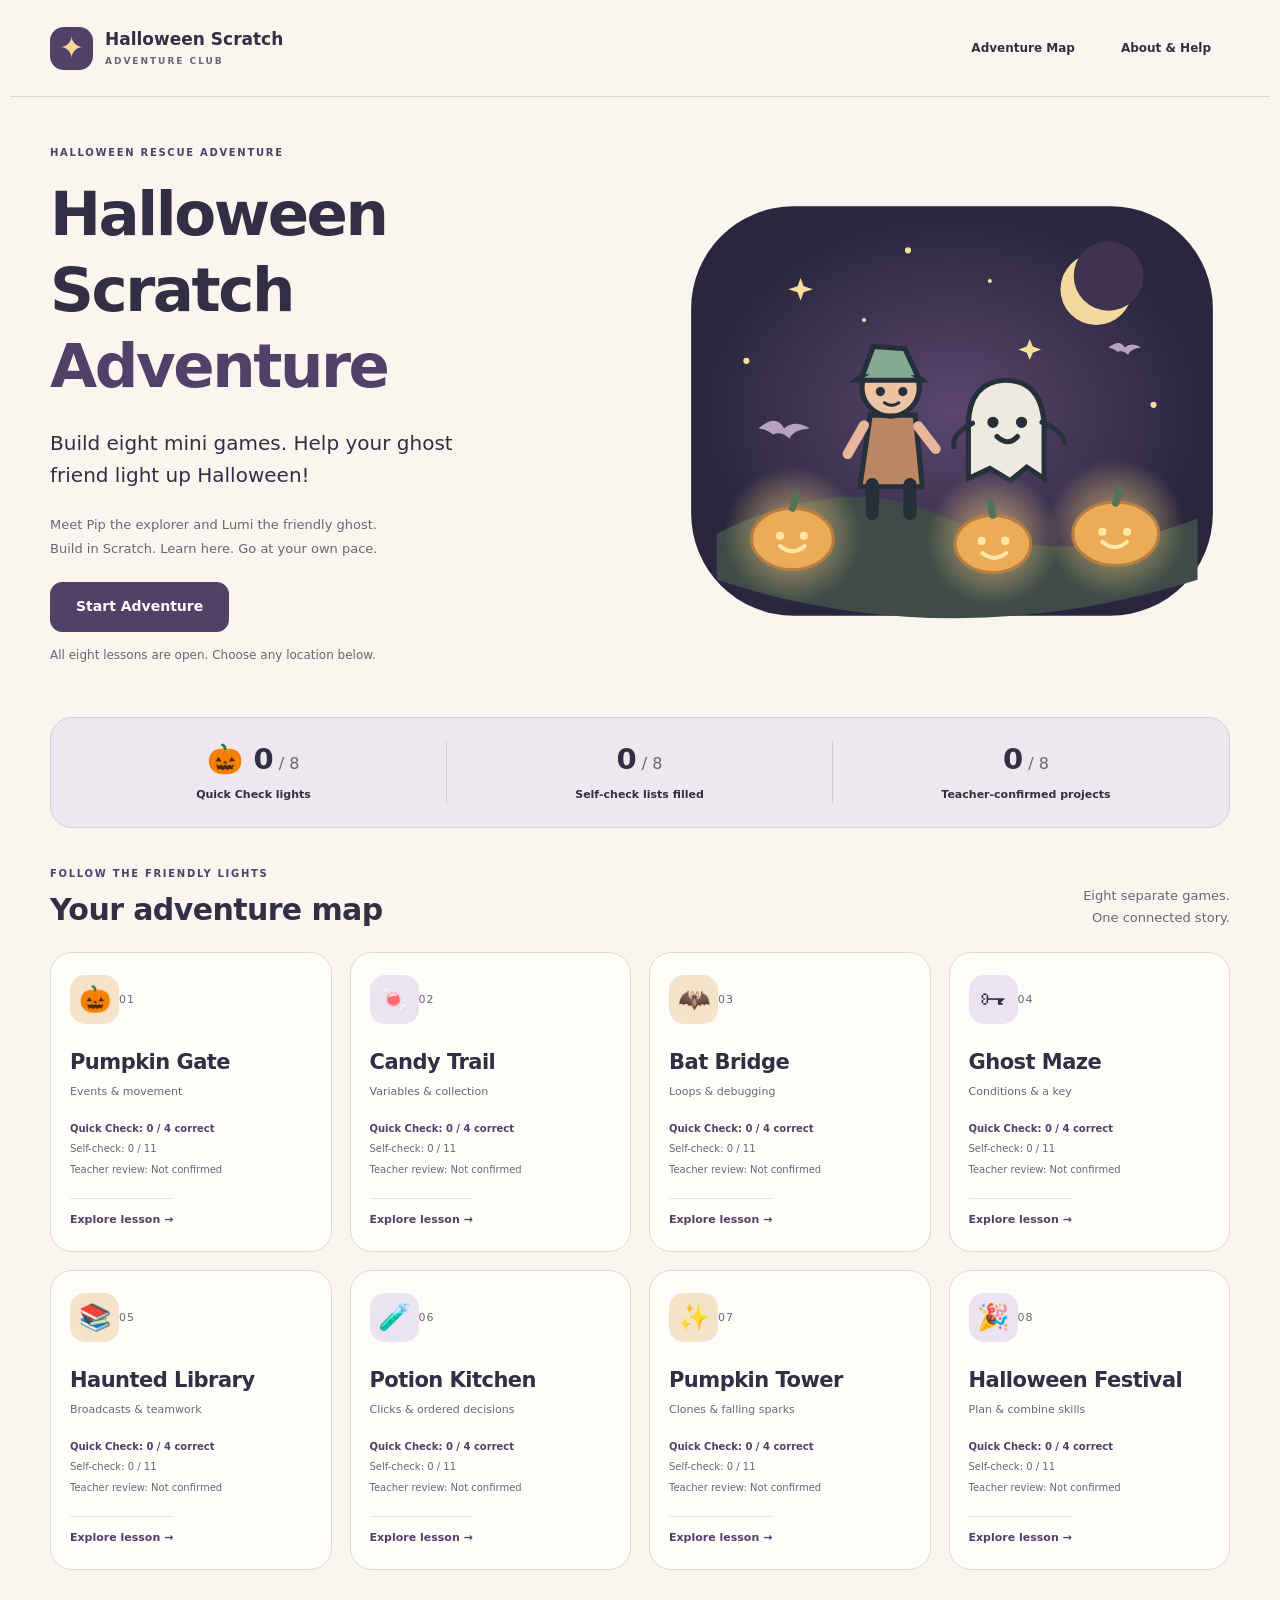
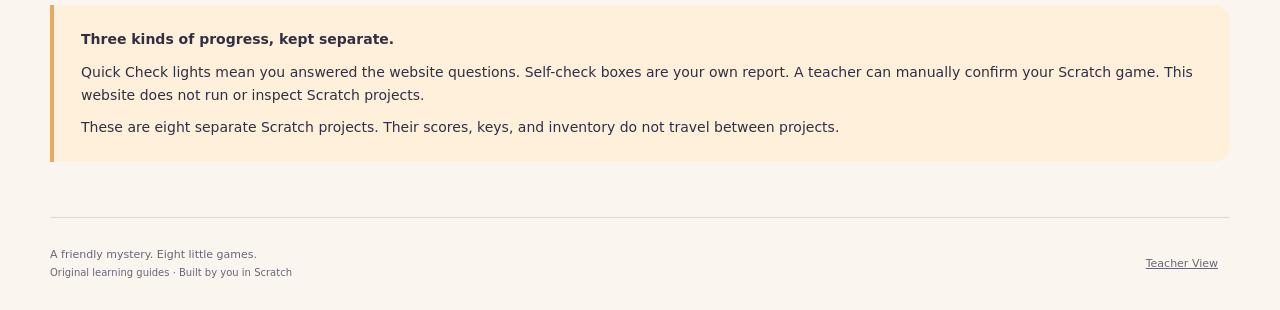
==== index.html @ c398d485 "Initial Halloween Scratch Adventure" ====
<!doctype html>
<html lang="en">
<head>
 <meta charset="utf-8">
 <meta name="viewport" content="width=device-width, initial-scale=1">
 <meta name="description" content="Build eight friendly Halloween mini games in Scratch. Original lesson guides, local self-checks, and concept quizzes.">
 <title>Halloween Scratch Adventure</title>
 <link rel="stylesheet" href="./styles.css">
 <script defer src="./curriculum.js"></script>
 <script defer src="./quiz.js"></script>
 <script defer src="./state.js"></script>
 <script defer src="./app.js"></script>
 <script defer src="./teacher.js"></script>
</head>
<body>
 <a class="skip-link" href="#main">Skip to adventure</a>
 <header class="site-header"><a class="brand" href="./index.html" aria-label="Halloween Scratch Adventure home"><span aria-hidden="true">✦</span><span>Halloween Scratch<small>ADVENTURE CLUB</small></span></a><nav aria-label="Main navigation"><button id="home" class="quiet">Adventure Map</button><button id="help" class="quiet">About & Help</button></nav></header>
 <section id="storage-warning" class="storage-warning" aria-label="Browser storage notice" hidden><p id="storage-message" role="status"></p><button id="session-export" class="quiet">Export session JSON</button><button id="storage-recovery" class="quiet">Recover local progress</button></section>
 <main id="main" tabindex="-1"></main>
 <footer id="footer"><p>A friendly mystery. Eight little games.<br><span>Original learning guides · Built by you in Scratch</span></p><a href="#teacher">Teacher View</a></footer>
 <dialog id="action-dialog" aria-labelledby="dialog-title" aria-describedby="dialog-description"><h2 id="dialog-title"></h2><div id="dialog-description"></div><div class="actions"><button id="dialog-cancel" class="quiet">Cancel</button><button id="dialog-confirm" class="danger">Confirm</button></div></dialog>
 <noscript><p class="card">Please enable JavaScript to read the guides and use the Quick Checks.</p></noscript>
</body>
</html>
---- styles.css ----
:root{color-scheme:light;--ink:#322e43;--muted:#696575;--paper:#faf6ef;--purple:#514068;--purple-dark:#302a42;--violet:#eae3f1;--orange:#e5aa63;--gold:#f5d895;--line:#ded7df;--white:#fffdfa;--green:#316b53;--radius:22px;font-family:"Avenir Next",Avenir,system-ui,-apple-system,"Segoe UI",sans-serif}
*{box-sizing:border-box}body{margin:0;background:var(--paper);color:var(--ink);font-size:16px;line-height:1.65}button,input,select{font:inherit}button{cursor:pointer}button:disabled{opacity:.55;cursor:default}a{color:var(--purple)}h1,h2,h3,p{margin-top:0}h1,h2,h3{line-height:1.25}h1{letter-spacing:-.04em}h2{letter-spacing:-.02em}h1:focus,main:focus{outline:none}button:focus-visible,a:focus-visible,input:focus-visible,select:focus-visible,summary:focus-visible{outline:3px solid #94621d;outline-offset:4px}[hidden]{display:none!important}.sr-only{position:absolute;width:1px;height:1px;overflow:hidden;clip:rect(0,0,0,0);white-space:nowrap}.skip-link{position:fixed;top:-100px;left:20px;z-index:20;background:white;padding:12px;border:2px solid var(--purple)}.skip-link:focus{top:12px}
.site-header{display:flex;justify-content:space-between;align-items:center;gap:20px;max-width:1260px;padding:25px 40px;margin:auto;border-bottom:1px solid var(--line)}.brand{display:flex;align-items:center;gap:12px;font-weight:800;text-decoration:none;color:var(--ink);line-height:1.15;font-size:17px}.brand>span:first-child{width:43px;height:43px;display:grid;place-items:center;background:var(--purple);color:var(--gold);border-radius:14px;font-size:30px}.brand small{display:block;font-size:9px;letter-spacing:.22em;color:var(--muted);margin-top:7px}.site-header nav{display:flex;gap:8px}.site-header .quiet{border:0;background:transparent;font-size:12px}main{max-width:1260px;margin:auto;padding:0 40px 55px}.primary,.quiet,.danger,.link-button{display:inline-flex;align-items:center;justify-content:center;min-height:46px;padding:11px 19px;border-radius:12px;border:1px solid var(--purple);font-weight:700;font-size:14px;line-height:1.4;text-decoration:none}.primary{color:white;background:var(--purple)}.primary:hover:not(:disabled){background:var(--purple-dark)}.quiet{border-color:var(--line);color:var(--ink);background:var(--white)}.quiet:hover:not(:disabled){background:#f1eaf3}.danger{background:#963f3a;color:white;border-color:#963f3a}.actions{display:flex;gap:12px;flex-wrap:wrap;margin:22px 0 5px}.small{font-size:12px;color:var(--muted);margin-top:14px}.eyebrow{color:var(--purple);font-size:10px;font-weight:800;letter-spacing:.17em;margin-bottom:14px}.hero{display:grid;grid-template-columns:1.05fr 1fr;gap:40px;align-items:center;padding:48px 0 30px}.hero h1{font-size:clamp(38px,4.8vw,61px);margin-bottom:23px}.hero h1 span{color:var(--purple)}.hero-copy{font-size:20px;line-height:1.6;max-width:420px}.hero-note{font-size:13px;color:var(--muted);line-height:1.8;margin:22px 0}.hero .primary{background:var(--purple);padding:14px 25px}.hero-image{width:100%;height:auto;max-height:440px}.progress-strip{background:#eee7f0;border:1px solid #d9cde1;border-radius:var(--radius);display:grid;grid-template-columns:repeat(3,1fr);padding:23px 10px;margin:10px 0 38px}.progress-strip>div{text-align:center;display:flex;flex-direction:column;border-right:1px solid #d4c8db}.progress-strip>div:last-child{border:0}.progress-strip strong{font-size:29px;line-height:1.3}.progress-strip strong small{font-size:16px;font-weight:400;color:var(--muted)}.progress-strip span{font-size:11px;font-weight:650;margin-top:7px}.section-heading{display:flex;justify-content:space-between;align-items:end;gap:20px;margin-bottom:24px}.section-heading h2{font-size:30px;margin-bottom:0}.section-heading .eyebrow{margin-bottom:8px}.section-heading>p{font-size:13px;color:var(--muted);margin:0;text-align:right}.adventure-map{display:grid;grid-template-columns:repeat(4,minmax(0,1fr));gap:18px}.map-card{background:var(--white);border:1px solid var(--line);padding:22px 19px;border-radius:var(--radius);color:var(--ink);text-align:left;display:flex;flex-direction:column;min-height:290px;transition:transform .16s,border-color .16s}.map-card:hover{transform:translateY(-3px);border-color:#887096}.map-top{display:flex;justify-content:space-between;align-items:center;margin-bottom:25px}.location-icon{background:#f5e3c9;border-radius:15px;display:grid;place-items:center;width:49px;height:49px;font-size:26px}.map-card:nth-child(2n) .location-icon{background:#e9e3f2}.lesson-number{font-size:11px;letter-spacing:.09em;color:var(--muted)}.map-card>strong{font-size:21px;line-height:1.3;letter-spacing:-.025em;margin-bottom:6px}.focus-label{font-size:11px;color:var(--muted);margin-bottom:20px}.status-lines{display:flex;flex-direction:column;gap:4px;font-size:10px;color:var(--muted);margin-top:auto}.status-lines>span:first-child{color:var(--purple);font-weight:700}.quiz-done .status-lines>span:first-child{color:var(--green)}.card-link{font-size:11px;font-weight:750;color:var(--purple);margin-top:20px;padding-top:12px;border-top:1px solid #e9e2e7}.honesty-note{border-left:4px solid var(--orange);background:#fff0dc;border-radius:0 15px 15px 0;padding:23px 27px;margin-top:35px;font-size:14px}.honesty-note p{margin:9px 0 0}.card,.page-card{border:1px solid var(--line);background:var(--white);padding:28px;border-radius:var(--radius)}.page-card{max-width:840px;margin:40px auto}.page-card h1{font-size:34px}.page-card h2{font-size:24px;margin-top:28px}.callout{background:#f1eaf4;border-radius:16px;padding:20px 23px;margin:22px 0}.callout h3{font-size:18px;margin-bottom:10px}.callout p:last-child{margin-bottom:0}.editor-note{border-top:1px solid var(--line);padding-top:23px;margin-top:28px}.editor-note>p,.editor-note details{font-size:13px}.editor-note details{padding:15px 18px;background:#f2eee7;border-radius:13px;margin-top:15px}.editor-note summary{cursor:pointer;font-weight:700;min-height:30px}.editor-note details p{margin:15px 0 0}
.lesson-heading{display:flex;align-items:center;justify-content:space-between;gap:20px;padding:33px 0 23px}.lesson-heading h1{font-size:38px;margin-bottom:10px}.lesson-heading .eyebrow{margin-bottom:7px}.lesson-heading p:last-child{font-size:12px;color:var(--muted);margin-bottom:0}.lesson-layout{display:grid;grid-template-columns:190px minmax(0,1fr);gap:28px;align-items:start}.lesson-nav{display:flex;flex-direction:column;gap:5px;position:sticky;top:15px}.lesson-nav button{padding:12px 10px;border:1px solid transparent;background:transparent;text-align:left;border-radius:10px;font-size:12px;color:var(--muted);line-height:1.4;min-height:43px}.lesson-nav button>span{font-size:9px;color:#8c8198;margin-right:10px;letter-spacing:.06em}.lesson-nav button[aria-current]{background:var(--purple);color:white}.lesson-nav button[aria-current]>span{color:#dbcce5}.lesson-nav button:hover{border-color:var(--line)}.lesson-content{border:1px solid var(--line);border-radius:25px;background:var(--white);padding:35px;min-width:0}.lesson-content h2{font-size:25px}.lesson-content h3{font-size:18px}.mission{background:#fae9cd;padding:23px;border-radius:17px;margin:25px 0}.mission span{font-size:10px;letter-spacing:.15em;font-weight:800;color:#775324}.mission p{font-size:21px;line-height:1.5;margin:10px 0 0;font-weight:650}.section-next{border-top:1px solid var(--line);padding-top:23px;margin-top:30px}.supplies-grid,.creative-grid{display:grid;grid-template-columns:repeat(2,minmax(0,1fr));gap:14px;margin-bottom:28px}.supply{background:#f6f1e8;border-radius:14px;padding:19px}.supply h3{margin-bottom:10px}.supply p{font-size:14px;line-height:1.65}.supply .small{font-size:11px;margin-bottom:0}.table-scroll{max-width:100%;overflow-x:auto}table{width:100%;border-collapse:collapse;font-size:13px}th,td{padding:13px 10px;border-bottom:1px solid var(--line);text-align:left;vertical-align:top}thead th{background:#ece5f0;white-space:nowrap}td{overflow-wrap:anywhere}tbody th{min-width:145px}tbody th small{display:block;font-size:11px;font-weight:400;color:var(--muted)}.message-list{display:flex;flex-wrap:wrap;gap:8px;margin:20px 0}.message-list code{font-size:11px;padding:6px 10px;border:1px solid var(--line);border-radius:8px;background:#f7f3eb}.plan-row{display:block;padding:15px 0;font-size:15px;font-weight:650}.plan-row select,.route-picker select{display:block;font:inherit;font-size:14px;max-width:100%;width:100%;margin-top:9px;padding:12px;border:1px solid #bdb2c6;border-radius:10px;background:var(--white);color:var(--ink);min-height:46px}.route-picker{display:block;border:1px solid var(--line);padding:20px;background:#f2eaf1;border-radius:16px;margin-bottom:25px;font-size:15px;font-weight:700}.route-picker .small{display:block;font-weight:400}progress{appearance:none;display:block;width:100%;height:8px;border:0;border-radius:10px;overflow:hidden;background:#e4dce9;margin:20px 0}progress::-webkit-progress-bar{background:#e4dce9}progress::-webkit-progress-value{background:var(--purple)}progress::-moz-progress-bar{background:var(--purple)}.self-check{display:flex;align-items:flex-start;gap:12px;background:#f3eee7;border:1px solid #e4dbcf;border-radius:12px;padding:15px;margin:12px 0;font-size:14px;line-height:1.6}.self-check input{flex-shrink:0;width:19px;height:19px;margin:3px 0 0;accent-color:var(--purple)}.script-stack{border:1px solid var(--line);border-radius:16px;padding:22px 20px;margin:22px 0;background:#fffdfa}.stack-heading>span{font-size:12px;color:var(--muted)}.stack-heading h3{margin-top:7px;margin-bottom:8px}.block-list{list-style:none;padding:0;margin:16px 0}.block-node{margin:8px 0}.block-line{display:flex;flex-wrap:wrap;align-items:baseline;gap:7px 13px;background:#eae5f3;border:1px solid #d1c4df;padding:10px 12px;border-radius:9px;line-height:1.7}.block-category{font-size:9px;text-transform:uppercase;letter-spacing:.08em;font-weight:800;min-width:52px}.block-line code{font:13px/1.75 ui-monospace,SFMono-Regular,Consolas,monospace;overflow-wrap:anywhere;white-space:pre-wrap;color:var(--ink)}.category-motion{background:#e6eefa;border-color:#c5d5ec}.category-events{background:#fff0cf;border-color:#e6d3a3}.category-control{background:#fae5cf;border-color:#e5c6a4}.category-variables{background:#f8e2d7;border-color:#dfbfae}.category-looks{background:#eee4f8;border-color:#d8c6e9}.nested{margin:10px 0 10px 13px;padding-left:16px;border-left:2px solid #afa0bc}.nested .block-list{margin:6px 0}.nest-label{font-size:10px;font-weight:700;color:var(--muted)}.input-details{margin:5px 0;padding:5px 12px;color:var(--muted);font-size:11px}.input-details summary{cursor:pointer;padding:3px 0}.input-details ul{padding-left:18px}.stack-note{font-size:12px;background:#f3eee5;padding:14px;border-radius:10px}.expected{padding:15px 18px;background:#e8f0e5;border-left:3px solid #6d9672;border-radius:0 11px 11px 0;font-size:13px;margin:15px 0 0}.script-overview{padding:20px;border:1px solid var(--line);border-radius:15px;margin-top:30px;font-size:13px}.script-overview>summary{font-weight:750;cursor:pointer;min-height:30px}.script-overview>p{margin-top:20px}.sprite-heading{background:var(--purple);color:white;padding:10px 15px;border-radius:10px;margin-top:28px}.fix-item{background:#f3eee7;border:1px solid var(--line);padding:18px;border-radius:13px;margin:15px 0}.fix-item summary{font-weight:700;cursor:pointer;min-height:30px}.fix-item p{font-size:14px;line-height:1.8;margin:14px 0 0}
.quiz-meta{display:flex;justify-content:space-between;gap:10px;color:var(--muted);font-size:12px;border-bottom:1px solid var(--line);padding-bottom:15px;margin-bottom:24px}.question-title{font-size:26px!important;line-height:1.45}.answer-options{border:0;margin:24px 0;padding:0;display:grid;gap:12px}.answer{border:2px solid #dfd7e5;border-radius:14px;padding:15px;min-height:65px;background:var(--white);color:var(--ink);text-align:left;display:flex;align-items:center;gap:13px;font-size:15px;line-height:1.55}.answer:hover:not(:disabled){border-color:#8d739e;background:#f6f0fa}.answer-letter{font-size:12px;font-weight:800;display:grid;place-items:center;background:#eee5f1;width:30px;height:30px;border-radius:8px;flex-shrink:0}.answer.selected{border-color:var(--purple);background:#f0e7f5}.selected .answer-letter{background:var(--purple);color:white}.answer.correct{border-color:var(--green);background:#e9f2e2}.answer.wrong{border-color:#ae733e;background:#fff0d9}.answer:disabled{opacity:1}.answer-mark{font-size:11px;font-weight:750;margin-left:auto;white-space:nowrap}.feedback:empty{display:none}.feedback{padding:18px 20px;border-radius:13px;margin:18px 0}.feedback p,.hint p{margin:7px 0 0}.feedback.correct{background:#e6f0df}.feedback.wrong{background:#fff0d6}.hint{border-left:4px solid #b89443;background:#fff4da;border-radius:0 13px 13px 0;padding:18px;font-size:14px}.quiz-completion{text-align:center;padding:20px 0}.completion-icon{font-size:60px;display:block;margin:8px 0 22px}.quiz-completion .actions{justify-content:center}.storage-warning{max-width:1180px;margin:20px auto;border:1px solid #d9b16e;background:#fff0d2;border-radius:15px;padding:18px 24px;font-size:14px}.storage-warning p{margin-bottom:13px}.storage-warning .quiet{font-size:12px;margin-right:8px}.preview-banner{background:#fff0d2;border:1px solid #d9b16e;border-radius:13px;padding:17px 20px;margin-top:22px;font-size:13px;display:flex;align-items:center;flex-wrap:wrap;gap:10px}
.teacher-header{padding:35px 0}.teacher-header h1{font-size:38px}.teacher-summary{display:grid;grid-template-columns:repeat(3,minmax(0,1fr));gap:15px;margin:25px 0}.teacher-summary>div{background:#eee6f2;border-radius:13px;padding:20px;display:flex;flex-direction:column}.teacher-summary strong{font-size:22px;line-height:1.5}.teacher-summary span{font-size:12px;margin-top:6px}.teacher-detail{padding-top:30px}.teacher-detail h1{font-size:36px;margin-top:24px}.teacher-notes-grid{display:grid;grid-template-columns:repeat(2,minmax(0,1fr));gap:15px;margin:25px 0}.teacher-notes-grid h2{font-size:20px}.teacher-notes-grid p{font-size:14px;margin-bottom:0}.teacher-detail>.card{margin:25px 0}.teacher-question{border-top:1px solid var(--line);margin-top:25px;padding-top:22px}.teacher-question h3{font-size:18px}dl{display:grid;grid-template-columns:130px minmax(0,1fr);gap:10px;font-size:14px}dt{font-weight:700}dd{margin:0;overflow-wrap:anywhere}.integration{margin-top:25px;font-size:14px}.integration summary{cursor:pointer;min-height:30px;font-size:17px;font-weight:750}.integration p{margin-top:20px}.integration li{margin:12px 0}.teacher-header+.card td .quiet{font-size:11px;display:flex;white-space:nowrap;padding:8px 10px;margin-bottom:7px}dialog{width:calc(100% - 32px);max-width:630px;max-height:90vh;overflow-y:auto;padding:28px;border:1px solid var(--line);border-radius:22px;background:var(--white);color:var(--ink)}dialog::backdrop{background:#29213d99}dialog h2{font-size:25px}footer{max-width:1180px;margin:0 auto;border-top:1px solid var(--line);padding:25px 0;display:flex;justify-content:space-between;align-items:center;gap:20px;font-size:11px;color:var(--muted)}footer p{margin:0}footer span{font-size:10px}footer a{color:var(--muted);padding:12px}
@media(max-width:1050px){.adventure-map{grid-template-columns:repeat(2,minmax(0,1fr))}.hero{gap:20px}.hero h1{font-size:46px}.lesson-layout{grid-template-columns:165px minmax(0,1fr);gap:18px}.lesson-content{padding:25px}.teacher-summary strong{font-size:18px}}
@media(max-width:760px){.site-header{padding:20px 22px;gap:10px}.brand{font-size:14px}.brand>span:first-child{width:34px;height:34px;font-size:24px}.brand small{font-size:8px}.site-header .quiet{font-size:10px;padding:9px 7px}main{padding:0 22px 40px}.hero{grid-template-columns:1fr;gap:8px;padding:35px 0 20px}.hero h1{font-size:43px}.hero-image{max-height:280px}.hero-copy{font-size:18px;margin-bottom:10px}.hero-note{margin:15px 0}.progress-strip{padding:20px 6px}.progress-strip strong{font-size:23px}.progress-strip span{font-size:9px;max-width:105px;align-self:center}.adventure-map{gap:13px}.map-card{padding:19px 15px;min-height:280px}.map-card>strong{font-size:19px}.status-lines{font-size:9px}.section-heading h2{font-size:26px}.section-heading>p{font-size:11px}.lesson-heading{align-items:flex-start}.lesson-heading h1{font-size:31px}.lesson-heading>.quiet{font-size:11px;padding:9px 11px}.lesson-layout{display:block}.lesson-nav{position:static;display:grid;grid-template-columns:repeat(2,minmax(0,1fr));gap:5px;margin-bottom:20px}.lesson-nav button{background:#f0eaf2;font-size:11px;padding:10px}.lesson-content{padding:24px 19px}.supplies-grid,.creative-grid{grid-template-columns:1fr}.script-stack{padding:17px 12px}.block-line{padding:8px 9px;gap:4px}.block-category{font-size:8px}.block-line code{font-size:11px}.nested{margin-left:6px;padding-left:9px}.script-overview{padding:13px}.answer{font-size:14px;padding:13px;gap:9px}.answer-mark{font-size:9px;white-space:normal}.question-title{font-size:23px!important}.teacher-summary{grid-template-columns:repeat(2,minmax(0,1fr))}.teacher-notes-grid{grid-template-columns:1fr}.card{padding:23px}.page-card{padding:27px 22px}.storage-warning{margin:18px 22px}.honesty-note{padding:20px;font-size:13px}footer{margin:0 22px}dl{grid-template-columns:100px minmax(0,1fr)}.teacher-detail h1{font-size:29px}}
@media(max-width:390px){.site-header{flex-wrap:wrap}.hero h1{font-size:37px}.progress-strip strong{font-size:20px}.progress-strip strong small{font-size:12px}.map-card>strong{font-size:17px}.map-card{padding:16px 12px}.map-top{margin-bottom:20px}.location-icon{width:41px;height:41px;font-size:23px}.actions>.primary,.actions>.danger{width:100%}.lesson-heading{flex-wrap:wrap}}
@media(prefers-reduced-motion:reduce){*,*::before,*::after{animation:none!important;transition:none!important;scroll-behavior:auto!important}}
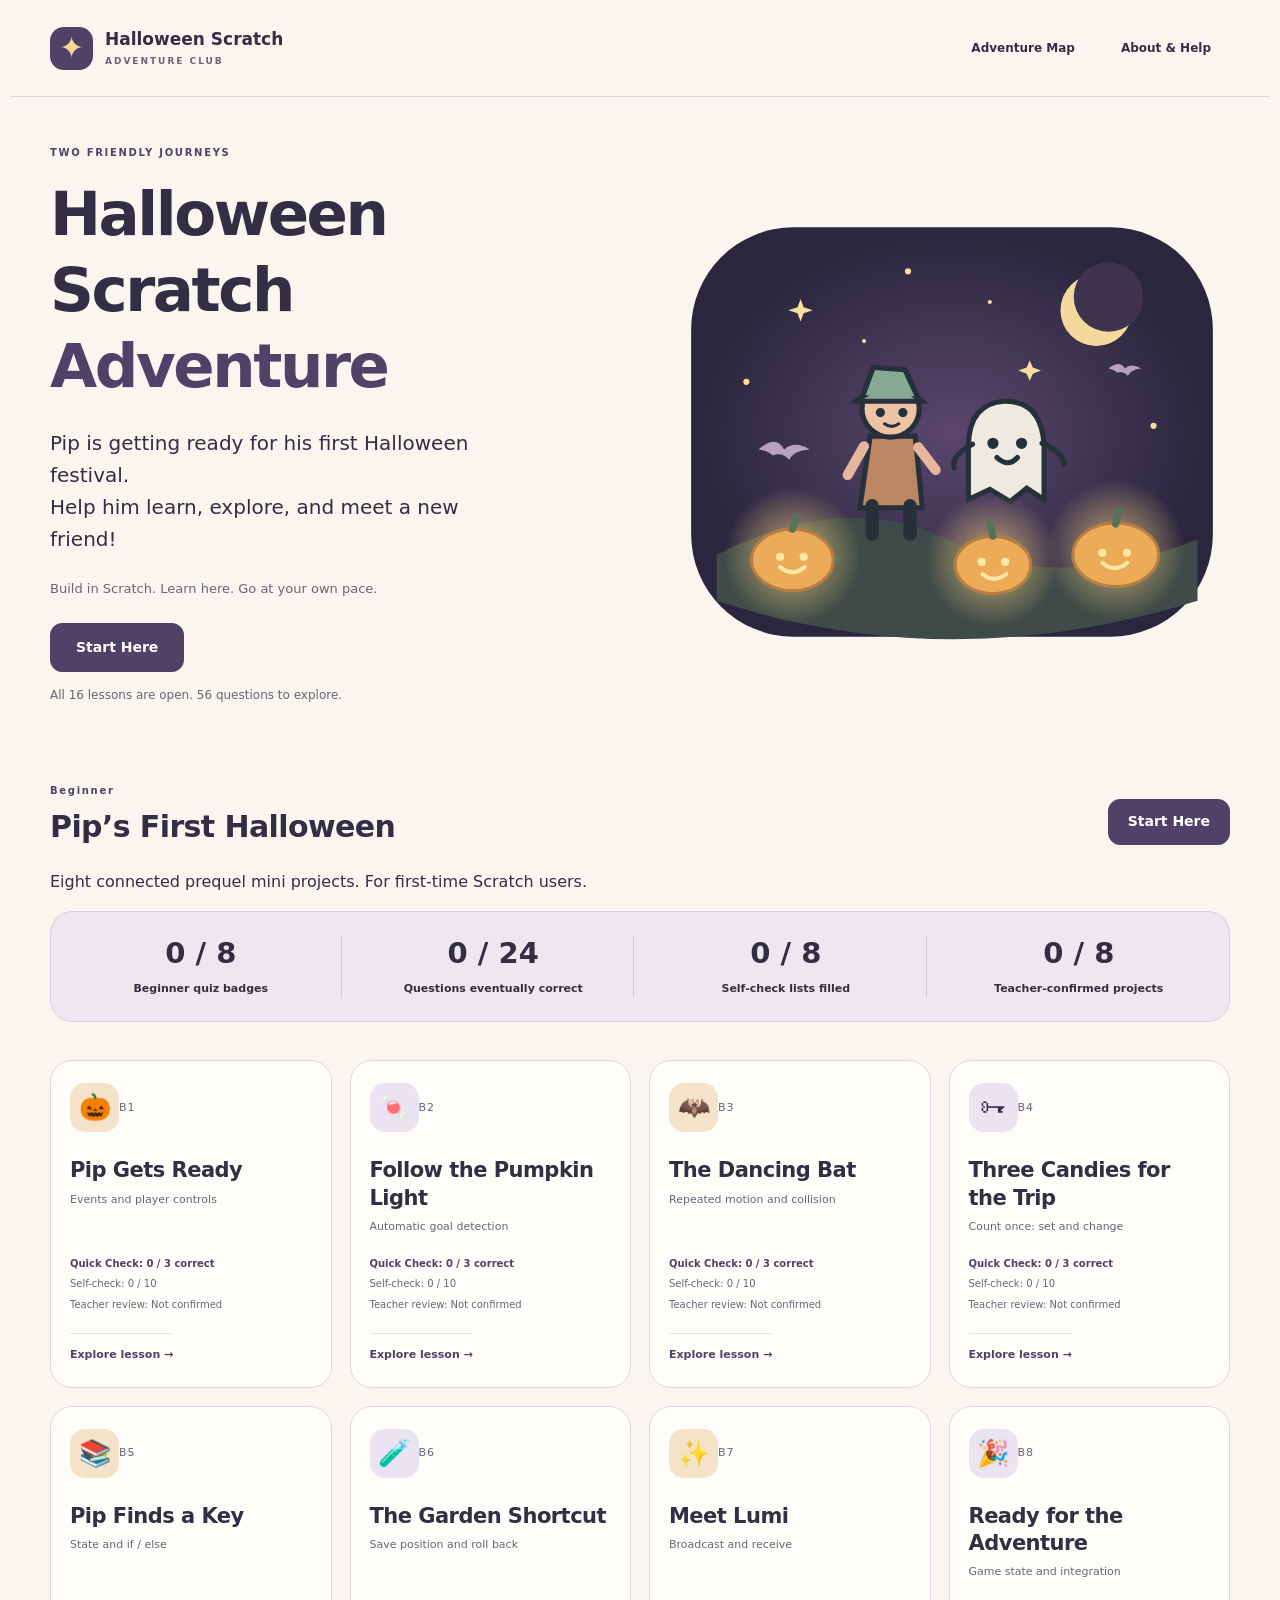
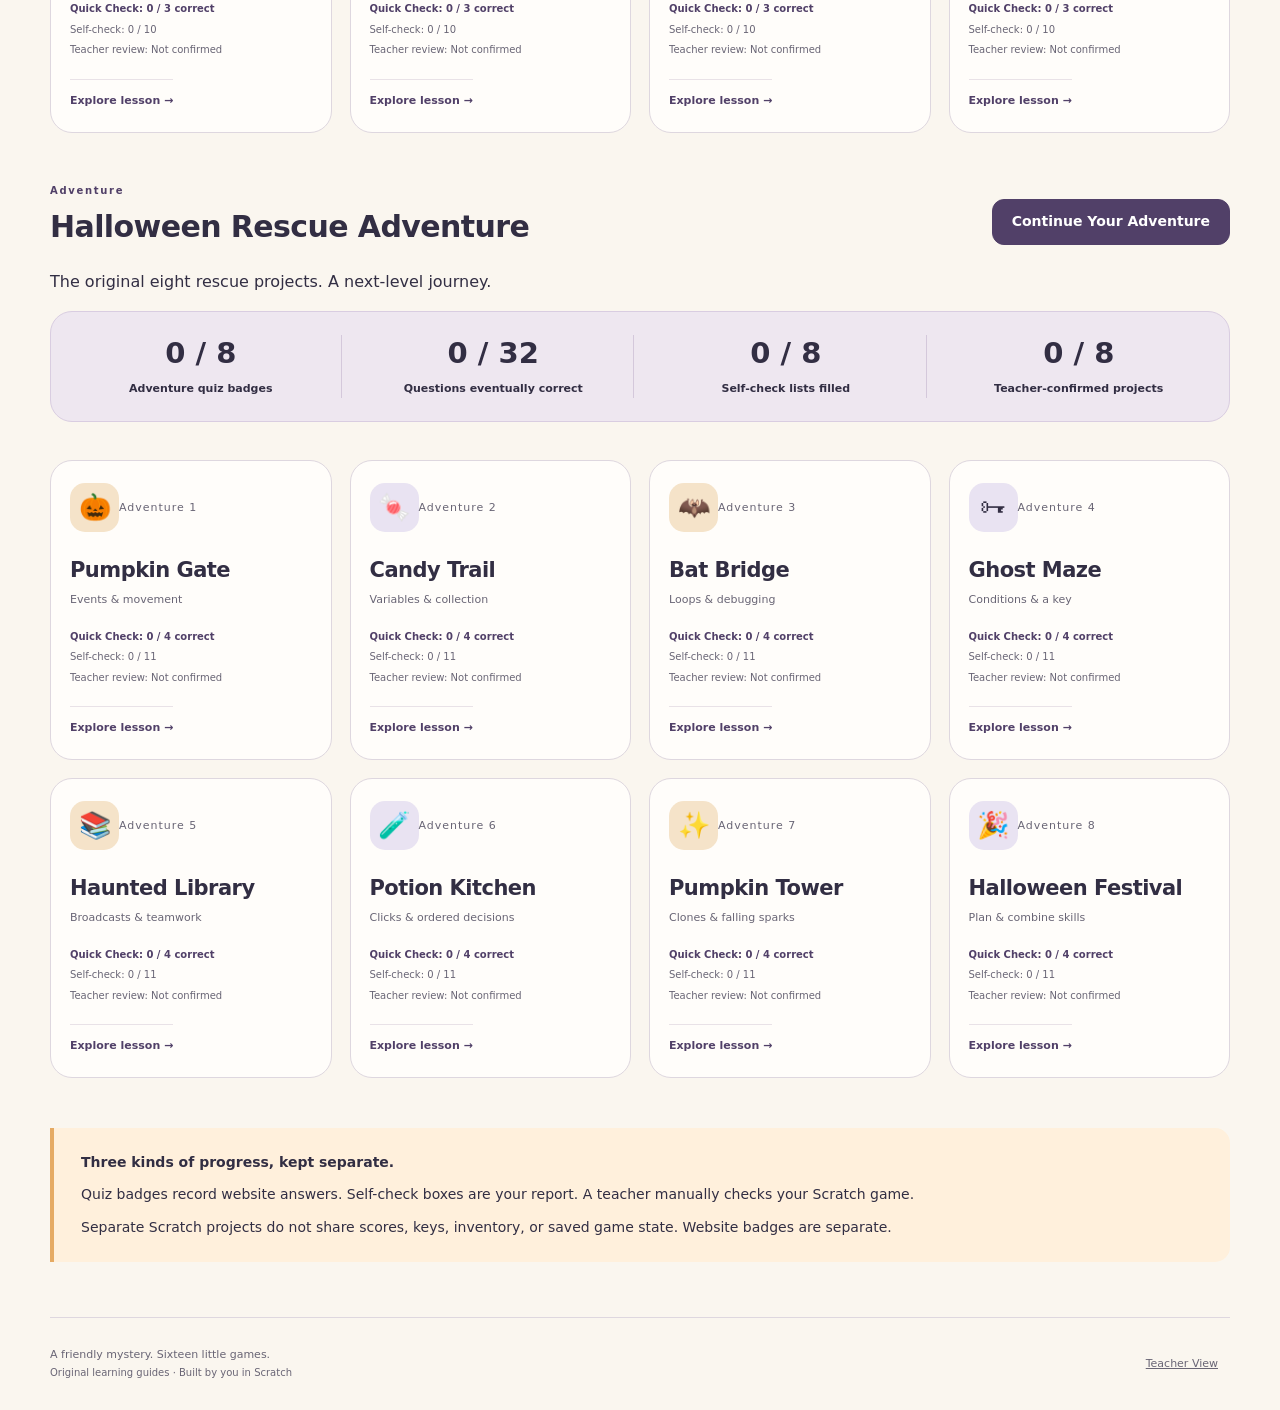
==== commit 94bb869d: "Add eight beginner Halloween Scratch lessons" ====
--- a/index.html
+++ b/index.html
@@ -3,11 +3,14 @@
 <head>
  <meta charset="utf-8">
  <meta name="viewport" content="width=device-width, initial-scale=1">
- <meta name="description" content="Build eight friendly Halloween mini games in Scratch. Original lesson guides, local self-checks, and concept quizzes.">
+ <meta name="description" content="Build sixteen friendly Halloween mini games in Scratch. Original lesson guides, local self-checks, and concept quizzes.">
  <title>Halloween Scratch Adventure</title>
  <link rel="stylesheet" href="./styles.css">
  <script defer src="./curriculum.js"></script>
  <script defer src="./quiz.js"></script>
+ <script defer src="./beginner-curriculum.js"></script>
+ <script defer src="./beginner-quiz.js"></script>
+ <script defer src="./courses.js"></script>
  <script defer src="./state.js"></script>
  <script defer src="./app.js"></script>
  <script defer src="./teacher.js"></script>
@@ -17,7 +20,7 @@
  <header class="site-header"><a class="brand" href="./index.html" aria-label="Halloween Scratch Adventure home"><span aria-hidden="true">✦</span><span>Halloween Scratch<small>ADVENTURE CLUB</small></span></a><nav aria-label="Main navigation"><button id="home" class="quiet">Adventure Map</button><button id="help" class="quiet">About & Help</button></nav></header>
  <section id="storage-warning" class="storage-warning" aria-label="Browser storage notice" hidden><p id="storage-message" role="status"></p><button id="session-export" class="quiet">Export session JSON</button><button id="storage-recovery" class="quiet">Recover local progress</button></section>
  <main id="main" tabindex="-1"></main>
- <footer id="footer"><p>A friendly mystery. Eight little games.<br><span>Original learning guides · Built by you in Scratch</span></p><a href="#teacher">Teacher View</a></footer>
+ <footer id="footer"><p>A friendly mystery. Sixteen little games.<br><span>Original learning guides · Built by you in Scratch</span></p><a href="#teacher">Teacher View</a></footer>
  <dialog id="action-dialog" aria-labelledby="dialog-title" aria-describedby="dialog-description"><h2 id="dialog-title"></h2><div id="dialog-description"></div><div class="actions"><button id="dialog-cancel" class="quiet">Cancel</button><button id="dialog-confirm" class="danger">Confirm</button></div></dialog>
  <noscript><p class="card">Please enable JavaScript to read the guides and use the Quick Checks.</p></noscript>
 </body>
--- a/styles.css
+++ b/styles.css
@@ -8,3 +8,7 @@
 @media(max-width:760px){.site-header{padding:20px 22px;gap:10px}.brand{font-size:14px}.brand>span:first-child{width:34px;height:34px;font-size:24px}.brand small{font-size:8px}.site-header .quiet{font-size:10px;padding:9px 7px}main{padding:0 22px 40px}.hero{grid-template-columns:1fr;gap:8px;padding:35px 0 20px}.hero h1{font-size:43px}.hero-image{max-height:280px}.hero-copy{font-size:18px;margin-bottom:10px}.hero-note{margin:15px 0}.progress-strip{padding:20px 6px}.progress-strip strong{font-size:23px}.progress-strip span{font-size:9px;max-width:105px;align-self:center}.adventure-map{gap:13px}.map-card{padding:19px 15px;min-height:280px}.map-card>strong{font-size:19px}.status-lines{font-size:9px}.section-heading h2{font-size:26px}.section-heading>p{font-size:11px}.lesson-heading{align-items:flex-start}.lesson-heading h1{font-size:31px}.lesson-heading>.quiet{font-size:11px;padding:9px 11px}.lesson-layout{display:block}.lesson-nav{position:static;display:grid;grid-template-columns:repeat(2,minmax(0,1fr));gap:5px;margin-bottom:20px}.lesson-nav button{background:#f0eaf2;font-size:11px;padding:10px}.lesson-content{padding:24px 19px}.supplies-grid,.creative-grid{grid-template-columns:1fr}.script-stack{padding:17px 12px}.block-line{padding:8px 9px;gap:4px}.block-category{font-size:8px}.block-line code{font-size:11px}.nested{margin-left:6px;padding-left:9px}.script-overview{padding:13px}.answer{font-size:14px;padding:13px;gap:9px}.answer-mark{font-size:9px;white-space:normal}.question-title{font-size:23px!important}.teacher-summary{grid-template-columns:repeat(2,minmax(0,1fr))}.teacher-notes-grid{grid-template-columns:1fr}.card{padding:23px}.page-card{padding:27px 22px}.storage-warning{margin:18px 22px}.honesty-note{padding:20px;font-size:13px}footer{margin:0 22px}dl{grid-template-columns:100px minmax(0,1fr)}.teacher-detail h1{font-size:29px}}
 @media(max-width:390px){.site-header{flex-wrap:wrap}.hero h1{font-size:37px}.progress-strip strong{font-size:20px}.progress-strip strong small{font-size:12px}.map-card>strong{font-size:17px}.map-card{padding:16px 12px}.map-top{margin-bottom:20px}.location-icon{width:41px;height:41px;font-size:23px}.actions>.primary,.actions>.danger{width:100%}.lesson-heading{flex-wrap:wrap}}
 @media(prefers-reduced-motion:reduce){*,*::before,*::after{animation:none!important;transition:none!important;scroll-behavior:auto!important}}
+
+/* Additive course groups retain the existing palette and card design. */
+.course-track{margin:35px 0 50px}.course-track .progress-strip{display:grid;grid-template-columns:repeat(4,minmax(0,1fr));gap:12px}.course-track .lesson-number{font-size:11px;white-space:normal}.course-track .section-heading{gap:16px;flex-wrap:wrap}.block-line code{min-width:0;max-width:100%}.lesson-content details{max-width:100%}
+@media(max-width:760px){.course-track .progress-strip{grid-template-columns:repeat(2,minmax(0,1fr))}.course-track .section-heading .primary{font-size:13px}.script-overview .nested{margin-left:3px;padding-left:6px}.script-overview .block-line{padding:6px}}
